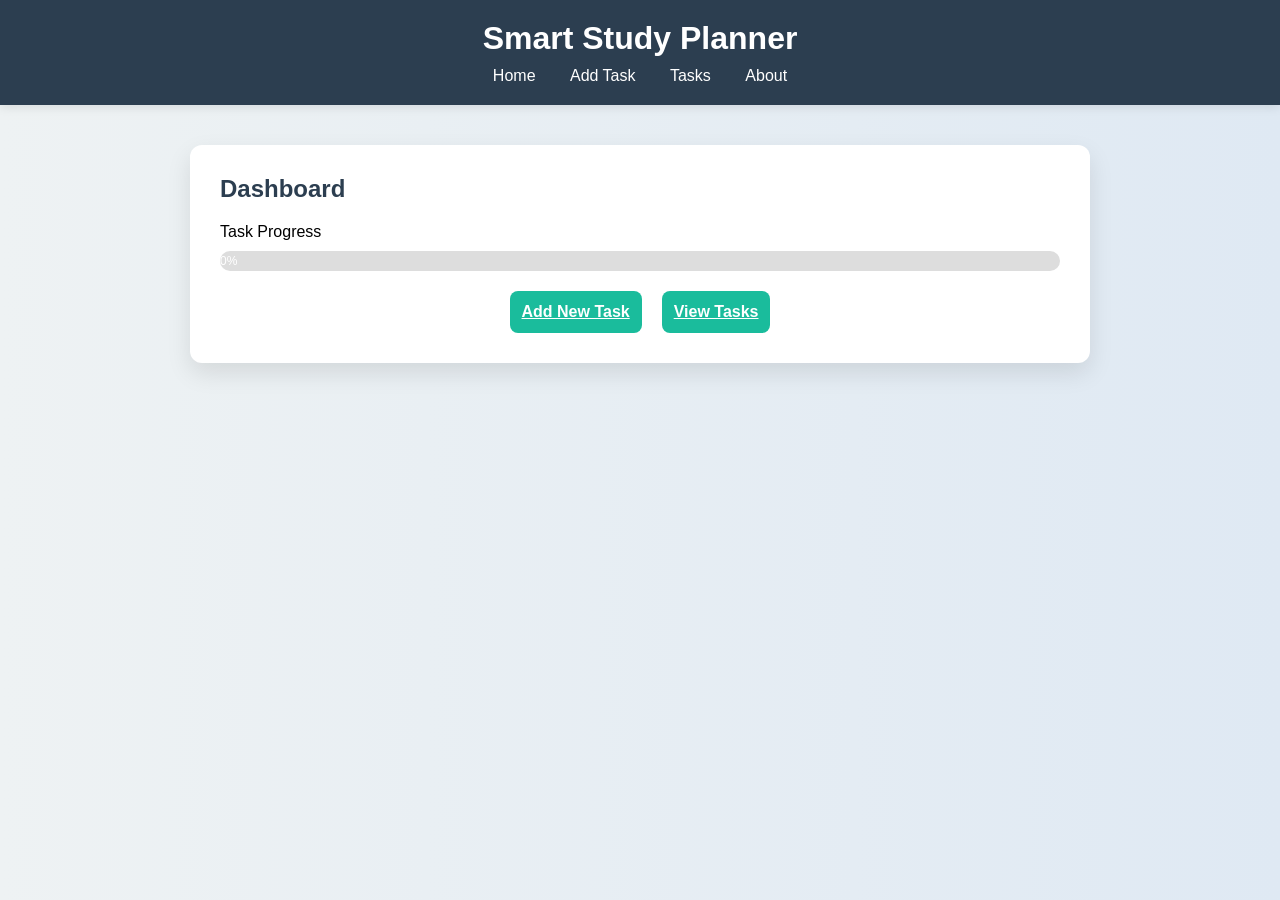
==== index.html @ 89b79e15 "Updated task bar to show percentage" ====
<!DOCTYPE html>
<html lang="en">
<head>
<meta charset="UTF-8">
<title>Smart Study Planner</title>
<link rel="stylesheet" href="style.css">
</head>

<body>

<header>
<h1>Smart Study Planner</h1>

<nav>
<a href="index.html">Home</a>
<a href="add-task.html">Add Task</a>
<a href="tasks.html">Tasks</a>
<a href="about.html">About</a>
</nav>
</header>

<main>

<h2>Dashboard</h2>

<section class="progress-section">
<p>Task Progress</p>
<div class="progress-bar">
<div id="progress">0%</div>
</div>
</section>

<div class="home-buttons">
<a href="add-task.html" class="btn">Add New Task</a>
<a href="tasks.html" class="btn">View Tasks</a>
</div>

</main>

<script src="script.js"></script>

</body>
</html>
---- style.css ----
/*body{
font-family: Arial;
margin:0;
background:#f4f4f4;
}

header{
background:#333;
color:white;
padding:15px;
text-align:center;
}

nav a{
color:white;
margin:10px;
text-decoration:none;
}

main{
padding:20px;
}

form{
max-width:400px;
margin:auto;
display:flex;
flex-direction:column;
}

input, textarea, select{
margin-bottom:10px;
padding:8px;
}

button{
padding:10px;
background:#4CAF50;
color:white;
border:none;
cursor:pointer;
}

.task-card{
background:white;
padding:15px;
margin:10px 0;
border-radius:5px;
}

.completed{
text-decoration:line-through;
opacity:0.6;
}

.progress-bar{
background:#ddd;
height:20px;
width:100%;
}

#progress{
background:green;
height:100%;
width:0%;
}

.btn{
display:inline-block;
padding:10px;
background:#4CAF50;
color:white;
text-decoration:none;
margin:10px;
} */

/* Reset */
*{
margin:0;
padding:0;
box-sizing:border-box;
font-family: 'Segoe UI', Tahoma, Geneva, Verdana, sans-serif;
}

/* Body */
body{
background: linear-gradient(to right, #eef2f3, #dfe9f3);
min-height:100vh;
}

/* Header */
header{
background:#2c3e50;
color:white;
padding:20px;
text-align:center;
box-shadow:0 2px 10px rgba(0,0,0,0.1);
}

/* Navigation */
nav{
margin-top:10px;
}

nav a{
color:white;
margin:0 15px;
text-decoration:none;
font-weight:500;
transition:0.3s;
}

nav a:hover{
color:#1abc9c;
}

/* Main container */
main{
max-width:900px;
margin:40px auto;
background:white;
padding:30px;
border-radius:12px;
box-shadow:0 10px 25px rgba(0,0,0,0.1);
}

/* Headings */
h2{
margin-bottom:20px;
color:#2c3e50;
}

/* Buttons */
button, .btn{
padding:12px;
border:none;
background:#1abc9c;
color:white;
font-weight:600;
border-radius:8px;
cursor:pointer;
transition:0.3s;
text-align:center;
}

button:hover, .btn:hover{
background:#16a085;
transform:translateY(-2px);
}

/* Form */
form{
display:flex;
flex-direction:column;
gap:10px;
}

input, textarea, select{
padding:10px;
border-radius:8px;
border:1px solid #ccc;
outline:none;
}

input:focus, textarea:focus, select:focus{
border-color:#1abc9c;
}

/* Task Cards */
.task-card{
background:#f9f9f9;
padding:15px;
margin-bottom:15px;
border-radius:10px;
box-shadow:0 5px 15px rgba(0,0,0,0.08);
transition:0.3s;
}

.task-card:hover{
transform:scale(1.02);
}

/* Completed Task */
.completed{
opacity:0.6;
text-decoration:line-through;
}

/* Priority Labels */
.priority{
padding:5px 10px;
border-radius:6px;
color:white;
font-size:12px;
display:inline-block;
margin-bottom:10px;
}

.high{ background:#e74c3c; }
.medium{ background:#f39c12; }
.low{ background:#2ecc71; }

/* Task Buttons */
.task-card button{
margin-right:10px;
margin-top:10px;
background:#3498db;
}

.task-card button:hover{
background:#2980b9;
}

/* Progress Bar */
.progress-bar{
background:#ddd;
border-radius:10px;
overflow:hidden;
height:20px;
margin-top:10px;
}

#progress{
background:green;
height:100%;
width:0%;
color:white;
text-align:center;
line-height:20px;
font-size:12px;

/*height:100%;
width:0%;
background:linear-gradient(to right, #1abc9c, #16a085);
transition:0.5s;*/
}

/* Home Buttons */
.home-buttons{
display:flex;
justify-content:center;
gap:20px;
margin-top:20px;
}

/* Responsive */
@media(max-width:600px){
main{
margin:20px;
padding:20px;
}

nav a{
display:block;
margin:10px 0;
}
}

.countdown{
font-weight:bold;
color:#555;
margin-top:5px;
}

.task-card.overdue .countdown{
color:red;
}
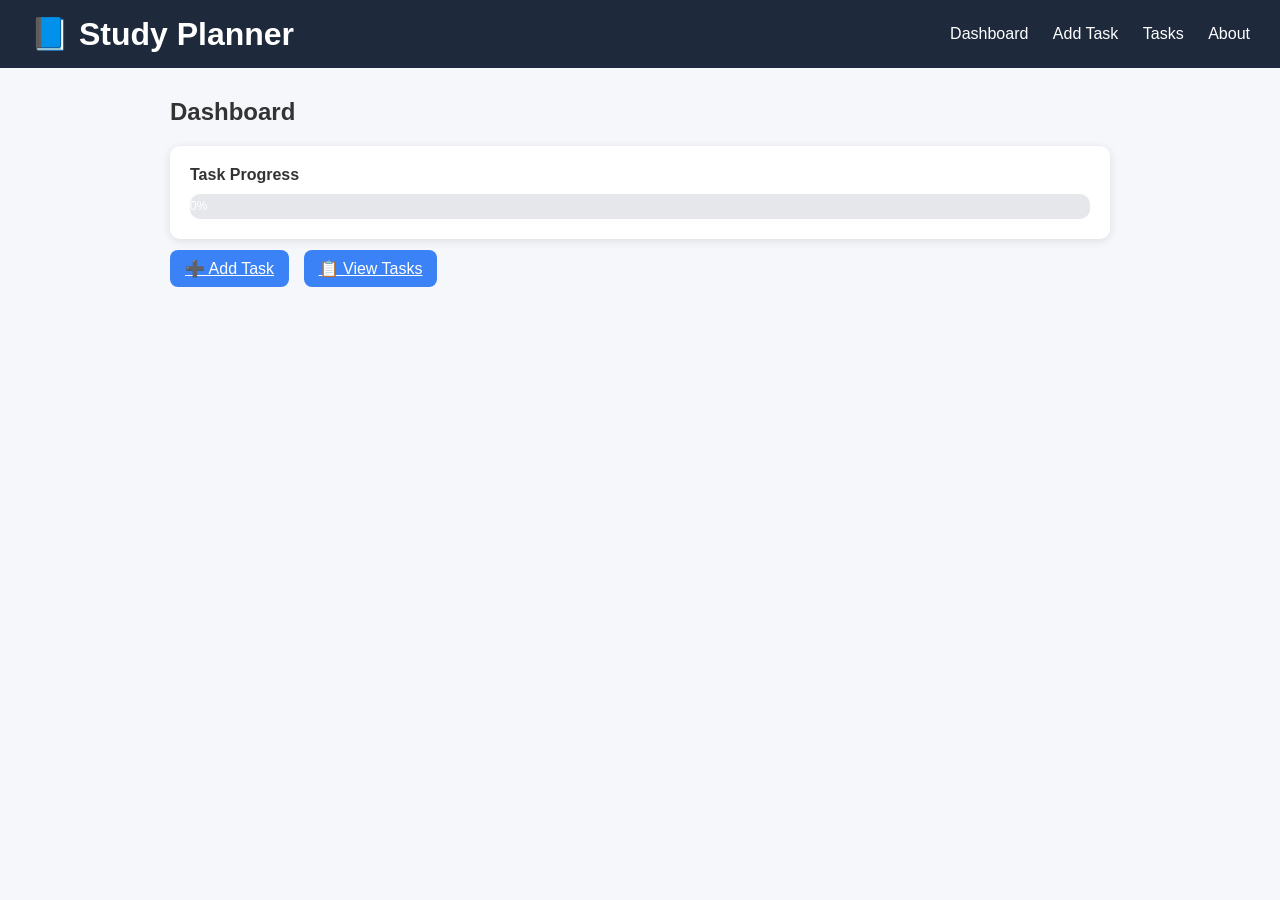
==== commit 6cb32d6d: "Updating the UI for a modern look" ====
--- a/index.html
+++ b/index.html
@@ -8,31 +8,32 @@
 
 <body>
 
-<header>
-<h1>Smart Study Planner</h1>
+<header class="navbar">
+ <h1>📘 Study Planner</h1>
 
-<nav>
-<a href="index.html">Home</a>
-<a href="add-task.html">Add Task</a>
-<a href="tasks.html">Tasks</a>
-<a href="about.html">About</a>
-</nav>
+ <nav>
+   <a href="index.html">Dashboard</a>
+   <a href="add-task.html">Add Task</a>
+   <a href="tasks.html">Tasks</a>
+   <a href="about.html">About</a>
+ </nav>
 </header>
 
-<main>
+<main class="container">
 
 <h2>Dashboard</h2>
 
-<section class="progress-section">
-<p>Task Progress</p>
-<div class="progress-bar">
-<div id="progress">0%</div>
+<div class="card">
+  <p><strong>Task Progress</strong></p>
+
+  <div class="progress-bar">
+    <div id="progress">0%</div>
+  </div>
 </div>
-</section>
 
 <div class="home-buttons">
-<a href="add-task.html" class="btn">Add New Task</a>
-<a href="tasks.html" class="btn">View Tasks</a>
+  <a href="add-task.html" class="btn">➕ Add Task</a>
+  <a href="tasks.html" class="btn">📋 View Tasks</a>
 </div>
 
 </main>
--- a/style.css
+++ b/style.css
@@ -1,267 +1,155 @@
-/*body{
-font-family: Arial;
+*{
 margin:0;
-background:#f4f4f4;
+padding:0;
+box-sizing:border-box;
+font-family: 'Segoe UI', sans-serif;
 }
 
-header{
-background:#333;
-color:white;
-padding:15px;
-text-align:center;
+body{
+background:#f5f7fb;
+color:#333;
 }
 
-nav a{
+/* NAVBAR */
+.navbar{
+display:flex;
+justify-content:space-between;
+align-items:center;
+background:#1e293b;
 color:white;
-margin:10px;
-text-decoration:none;
+padding:15px 30px;
 }
 
-main{
-padding:20px;
+.navbar nav a{
+color:white;
+margin-left:20px;
+text-decoration:none;
+font-weight:500;
 }
 
+.navbar nav a:hover{
+opacity:0.7;
+}
+
+/* CONTAINER */
+.container{
+padding:30px;
+max-width:1000px;
+margin:auto;
+}
+
+/* HEADINGS */
+h2{
+margin-bottom:20px;
+}
+
+/* BUTTONS */
+button, .btn{
+padding:10px 15px;
+border:none;
+border-radius:8px;
+cursor:pointer;
+background:#3b82f6;
+color:white;
+margin-top:10px;
+}
+
+button:hover, .btn:hover{
+opacity:0.9;
+}
+
+/* FORM */
 form{
-max-width:400px;
-margin:auto;
+background:white;
+padding:20px;
+border-radius:10px;
+box-shadow:0 2px 10px rgba(0,0,0,0.1);
 display:flex;
 flex-direction:column;
 }
 
 input, textarea, select{
-margin-bottom:10px;
-padding:8px;
+margin-bottom:15px;
+padding:10px;
+border-radius:6px;
+border:1px solid #ccc;
 }
 
-button{
-padding:10px;
-background:#4CAF50;
-color:white;
-border:none;
-cursor:pointer;
+/* TASK CARDS */
+.task-card{
+background:white;
+padding:20px;
+margin-bottom:15px;
+border-radius:10px;
+box-shadow:0 2px 8px rgba(0,0,0,0.1);
+transition:0.2s;
 }
 
-.task-card{
-background:white;
-padding:15px;
-margin:10px 0;
-border-radius:5px;
+.task-card:hover{
+transform:translateY(-3px);
 }
 
+/* COMPLETED TASK */
 .completed{
 text-decoration:line-through;
 opacity:0.6;
 }
 
-.progress-bar{
-background:#ddd;
-height:20px;
-width:100%;
+/* OVERDUE */
+.overdue{
+border-left:5px solid red;
 }
 
-#progress{
-background:green;
-height:100%;
-width:0%;
+/* PRIORITY COLORS */
+.priority{
+display:inline-block;
+padding:5px 10px;
+border-radius:6px;
+font-size:12px;
+margin-top:5px;
 }
 
-.btn{
-display:inline-block;
-padding:10px;
-background:#4CAF50;
-color:white;
-text-decoration:none;
-margin:10px;
-} */
+.priority.low{ background:#d1fae5; color:#065f46; }
+.priority.medium{ background:#fef3c7; color:#92400e; }
+.priority.high{ background:#fee2e2; color:#991b1b; }
 
-/* Reset */
-*{
-margin:0;
-padding:0;
-box-sizing:border-box;
-font-family: 'Segoe UI', Tahoma, Geneva, Verdana, sans-serif;
+/* COUNTDOWN */
+.countdown{
+font-weight:bold;
+margin-top:5px;
 }
 
-/* Body */
-body{
-background: linear-gradient(to right, #eef2f3, #dfe9f3);
-min-height:100vh;
-}
-
-/* Header */
-header{
-background:#2c3e50;
-color:white;
-padding:20px;
-text-align:center;
-box-shadow:0 2px 10px rgba(0,0,0,0.1);
-}
-
-/* Navigation */
-nav{
-margin-top:10px;
-}
-
-nav a{
-color:white;
-margin:0 15px;
-text-decoration:none;
-font-weight:500;
-transition:0.3s;
-}
-
-nav a:hover{
-color:#1abc9c;
-}
-
-/* Main container */
-main{
-max-width:900px;
-margin:40px auto;
-background:white;
-padding:30px;
-border-radius:12px;
-box-shadow:0 10px 25px rgba(0,0,0,0.1);
-}
-
-/* Headings */
-h2{
-margin-bottom:20px;
-color:#2c3e50;
-}
-
-/* Buttons */
-button, .btn{
-padding:12px;
-border:none;
-background:#1abc9c;
-color:white;
-font-weight:600;
-border-radius:8px;
-cursor:pointer;
-transition:0.3s;
-text-align:center;
-}
-
-button:hover, .btn:hover{
-background:#16a085;
-transform:translateY(-2px);
-}
-
-/* Form */
-form{
-display:flex;
-flex-direction:column;
-gap:10px;
-}
-
-input, textarea, select{
-padding:10px;
-border-radius:8px;
-border:1px solid #ccc;
-outline:none;
-}
-
-input:focus, textarea:focus, select:focus{
-border-color:#1abc9c;
-}
-
-/* Task Cards */
-.task-card{
-background:#f9f9f9;
-padding:15px;
-margin-bottom:15px;
-border-radius:10px;
-box-shadow:0 5px 15px rgba(0,0,0,0.08);
-transition:0.3s;
-}
-
-.task-card:hover{
-transform:scale(1.02);
-}
-
-/* Completed Task */
-.completed{
-opacity:0.6;
-text-decoration:line-through;
-}
-
-/* Priority Labels */
-.priority{
-padding:5px 10px;
-border-radius:6px;
-color:white;
-font-size:12px;
-display:inline-block;
-margin-bottom:10px;
-}
-
-.high{ background:#e74c3c; }
-.medium{ background:#f39c12; }
-.low{ background:#2ecc71; }
-
-/* Task Buttons */
-.task-card button{
-margin-right:10px;
-margin-top:10px;
-background:#3498db;
-}
-
-.task-card button:hover{
-background:#2980b9;
-}
-
-/* Progress Bar */
+/* PROGRESS BAR */
 .progress-bar{
-background:#ddd;
+background:#e5e7eb;
+height:25px;
 border-radius:10px;
 overflow:hidden;
-height:20px;
 margin-top:10px;
 }
 
 #progress{
-background:green;
+background:#3b82f6;
 height:100%;
 width:0%;
 color:white;
 text-align:center;
-line-height:20px;
+line-height:25px;
 font-size:12px;
-
-/*height:100%;
-width:0%;
-background:linear-gradient(to right, #1abc9c, #16a085);
-transition:0.5s;*/
 }
 
-/* Home Buttons */
+/* DASHBOARD BUTTONS */
 .home-buttons{
-display:flex;
-justify-content:center;
-gap:20px;
 margin-top:20px;
 }
 
-/* Responsive */
-@media(max-width:600px){
-main{
-margin:20px;
-padding:20px;
+.home-buttons a{
+margin-right:10px;
 }
 
-nav a{
-display:block;
-margin:10px 0;
-}
-}
-
-.countdown{
-font-weight:bold;
-color:#555;
-margin-top:5px;
-}
-
-.task-card.overdue .countdown{
-color:red;
+.card{
+background:white;
+padding:20px;
+border-radius:10px;
+box-shadow:0 2px 10px rgba(0,0,0,0.1);
 }
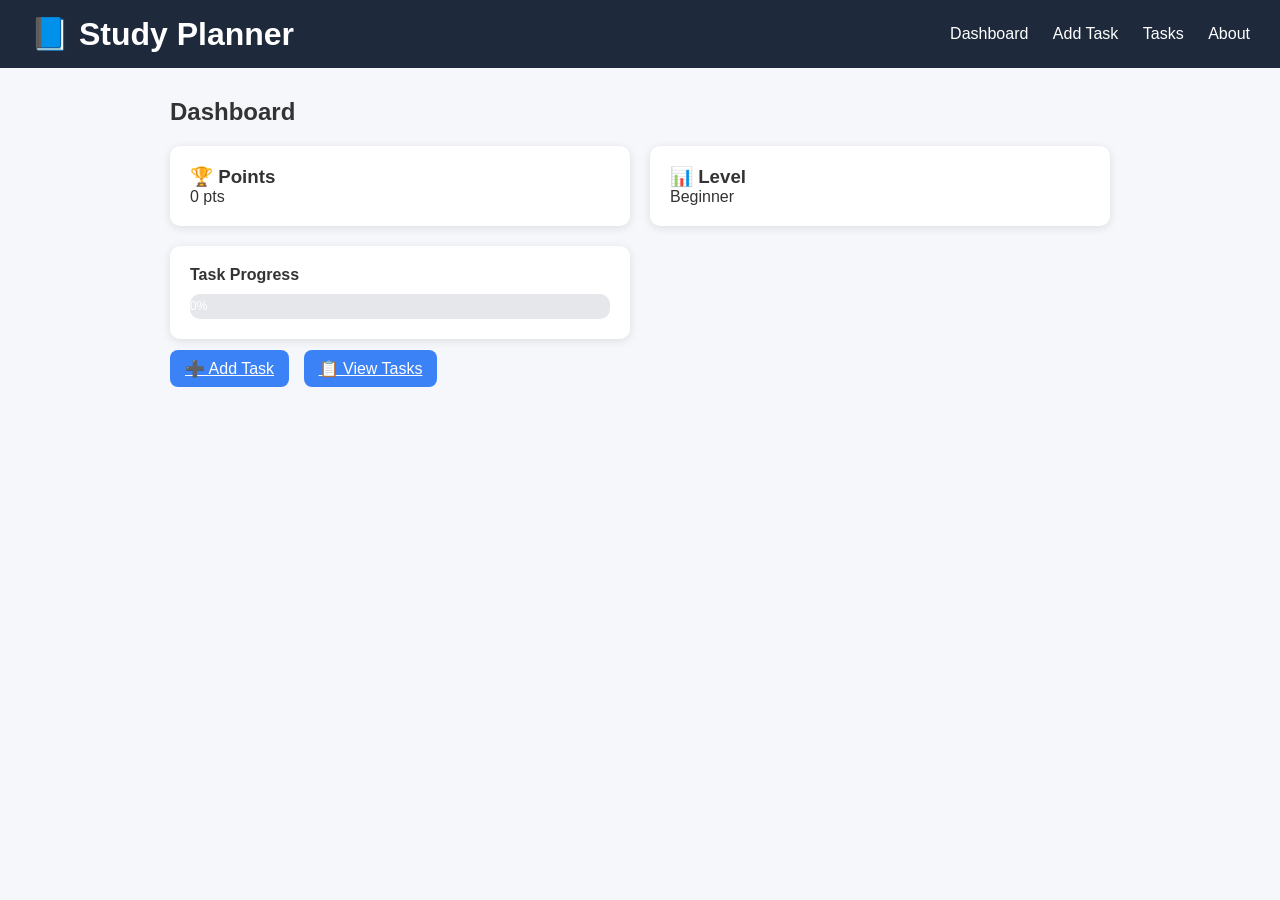
==== commit f9d5ce72: "Added game-like features for fun" ====
--- a/index.html
+++ b/index.html
@@ -23,11 +23,26 @@
 
 <h2>Dashboard</h2>
 
-<div class="card">
-  <p><strong>Task Progress</strong></p>
+<div class="dashboard-grid">
 
-  <div class="progress-bar">
-    <div id="progress">0%</div>
+  <div class="card">
+    <h3>🏆 Points</h3>
+    <p id="points">0 pts</p>
+  </div>
+
+  <div class="card">
+    <h3>📊 Level</h3>
+    <p id="level">Beginner</p>
+  </div>
+
+
+  <div class="card">
+   <p><strong>Task Progress</strong></p>
+
+   <div class="progress-bar">
+     <div id="progress">0%</div>
+   </div>
+   
   </div>
 </div>
 
--- a/style.css
+++ b/style.css
@@ -152,4 +152,11 @@
 padding:20px;
 border-radius:10px;
 box-shadow:0 2px 10px rgba(0,0,0,0.1);
+}
+
+.dashboard-grid{
+display:grid;
+grid-template-columns:1fr 1fr;
+gap:20px;
+margin-bottom:20px;
 }
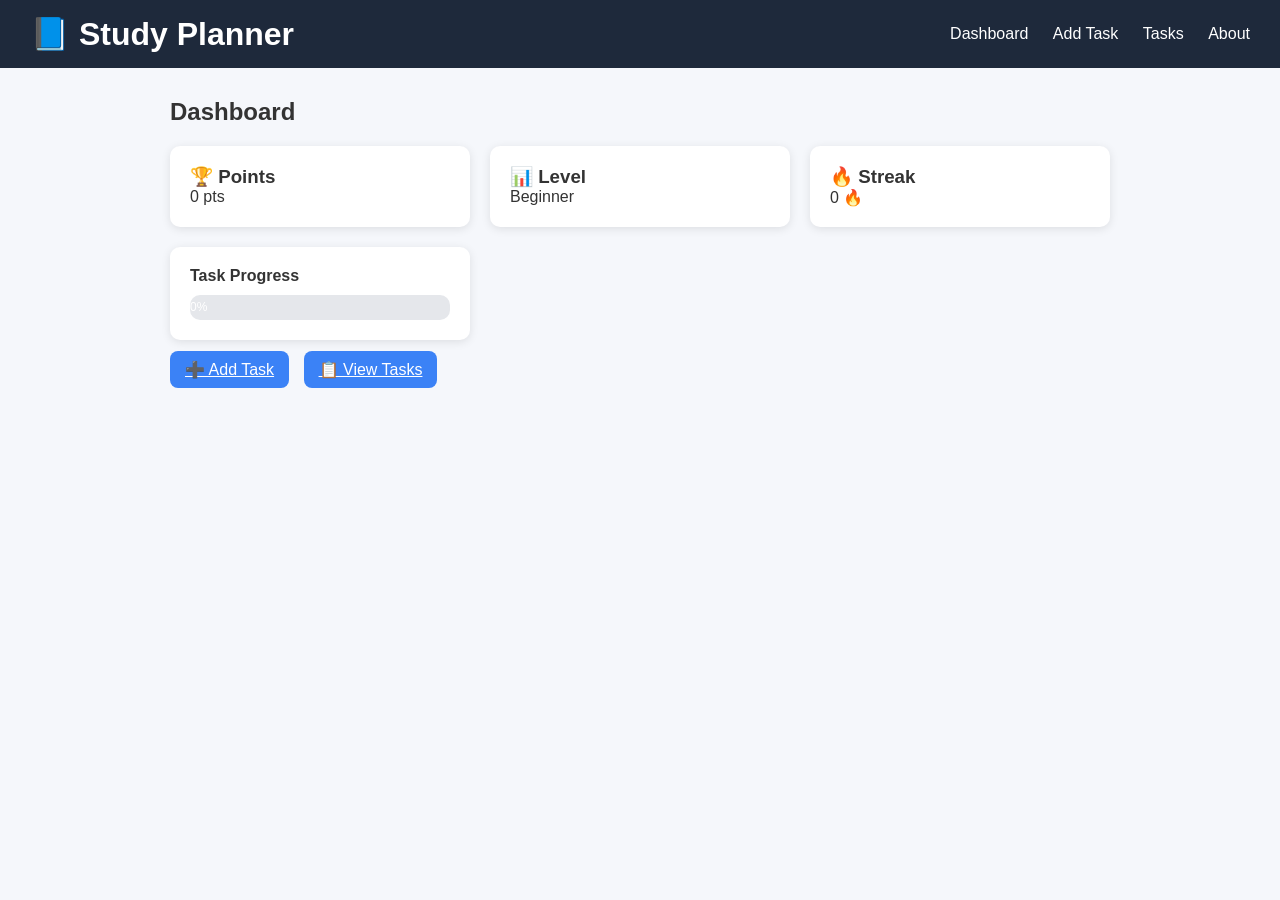
==== commit c7947ec1: "Adding streak card" ====
--- a/index.html
+++ b/index.html
@@ -35,6 +35,11 @@
     <p id="level">Beginner</p>
   </div>
 
+  <div class="card">
+    <h3>🔥 Streak</h3>
+    <p id="streak">0</p>
+  </div>
+
 
   <div class="card">
    <p><strong>Task Progress</strong></p>
--- a/style.css
+++ b/style.css
@@ -156,7 +156,38 @@
 
 .dashboard-grid{
 display:grid;
-grid-template-columns:1fr 1fr;
+grid-template-columns:1fr 1fr 1fr;
 gap:20px;
 margin-bottom:20px;
+}
+
+.confetti{
+position: fixed;
+top: -10px;
+width: 10px;
+height: 10px;
+background-color: red;
+opacity: 0.8;
+animation: fall linear forwards;
+z-index: 9999;
+}
+
+/* random colors */
+.confetti:nth-child(odd){
+background-color: #3b82f6;
+}
+
+.confetti:nth-child(even){
+background-color: #10b981;
+}
+
+.confetti:nth-child(3n){
+background-color: #f59e0b;
+}
+
+@keyframes fall{
+to{
+transform: translateY(100vh) rotate(360deg);
+opacity: 0;
+}
 }
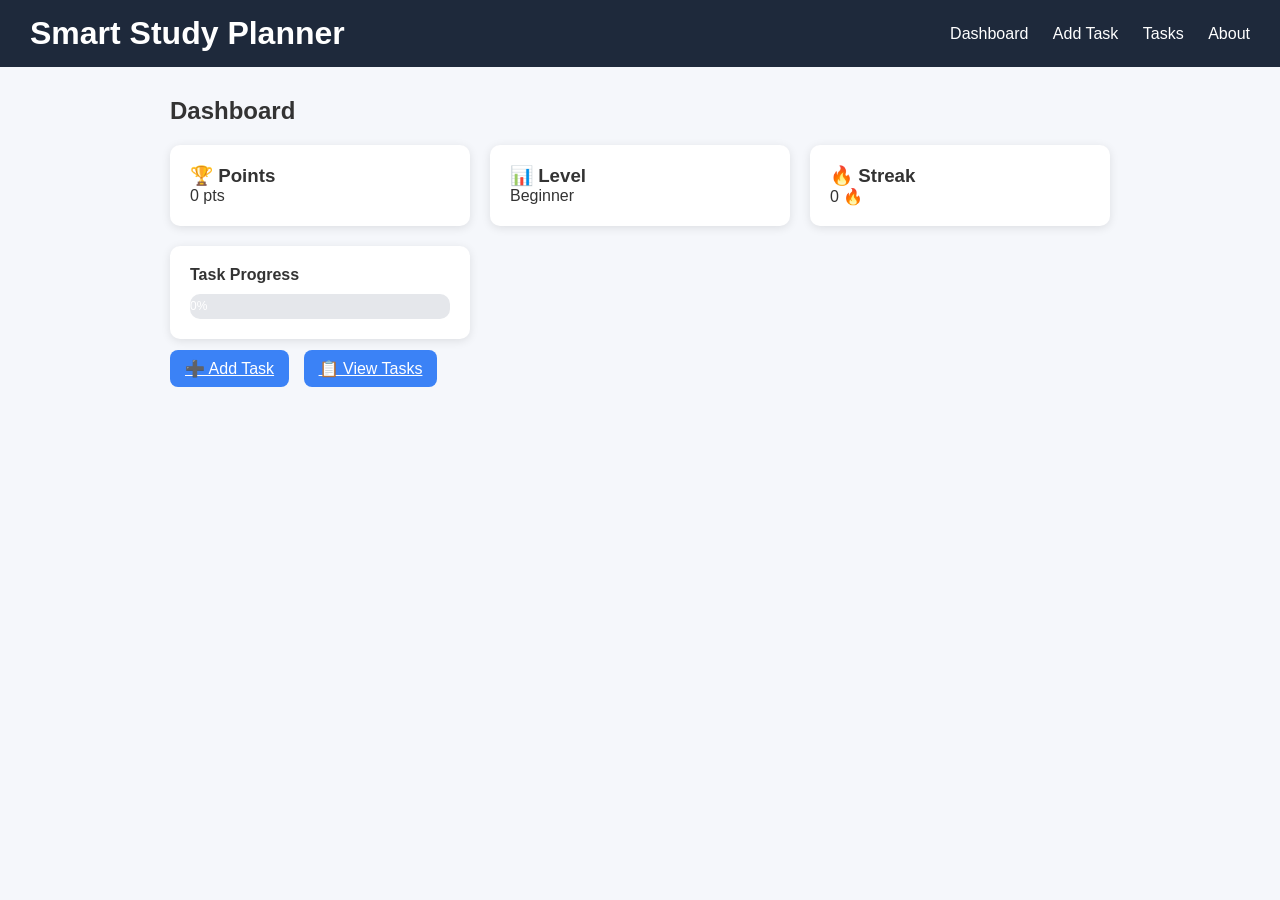
==== commit beebded0: "Edits" ====
--- a/index.html
+++ b/index.html
@@ -9,7 +9,7 @@
 <body>
 
 <header class="navbar">
- <h1>📘 Study Planner</h1>
+ <h1>Smart Study Planner</h1>
 
  <nav>
    <a href="index.html">Dashboard</a>
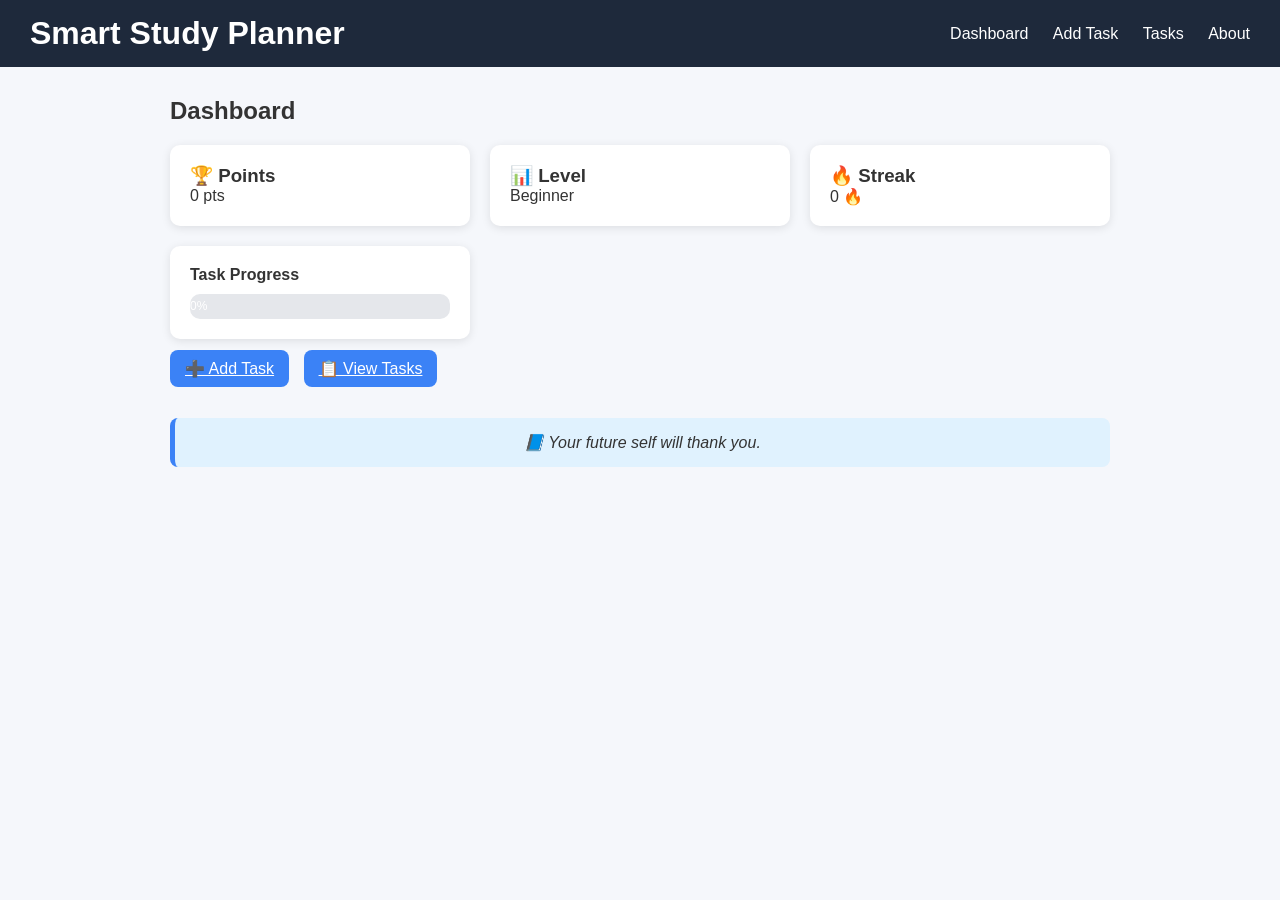
==== commit ef07785e: "Adding inspirational quotes" ====
--- a/index.html
+++ b/index.html
@@ -56,6 +56,10 @@
   <a href="tasks.html" class="btn">📋 View Tasks</a>
 </div>
 
+<div class="quote-box">
+  <p id="quote">Stay motivated...</p>
+</div>
+
 </main>
 
 <script src="script.js"></script>
--- a/style.css
+++ b/style.css
@@ -190,4 +190,18 @@
 transform: translateY(100vh) rotate(360deg);
 opacity: 0;
 }
+}
+
+.quote-box{
+margin-top:40px;
+padding:15px;
+background:#e0f2fe;
+border-left:5px solid #3b82f6;
+border-radius:8px;
+text-align:center;
+font-style:italic;
+}
+
+.quote-box p{
+margin:0;
 }
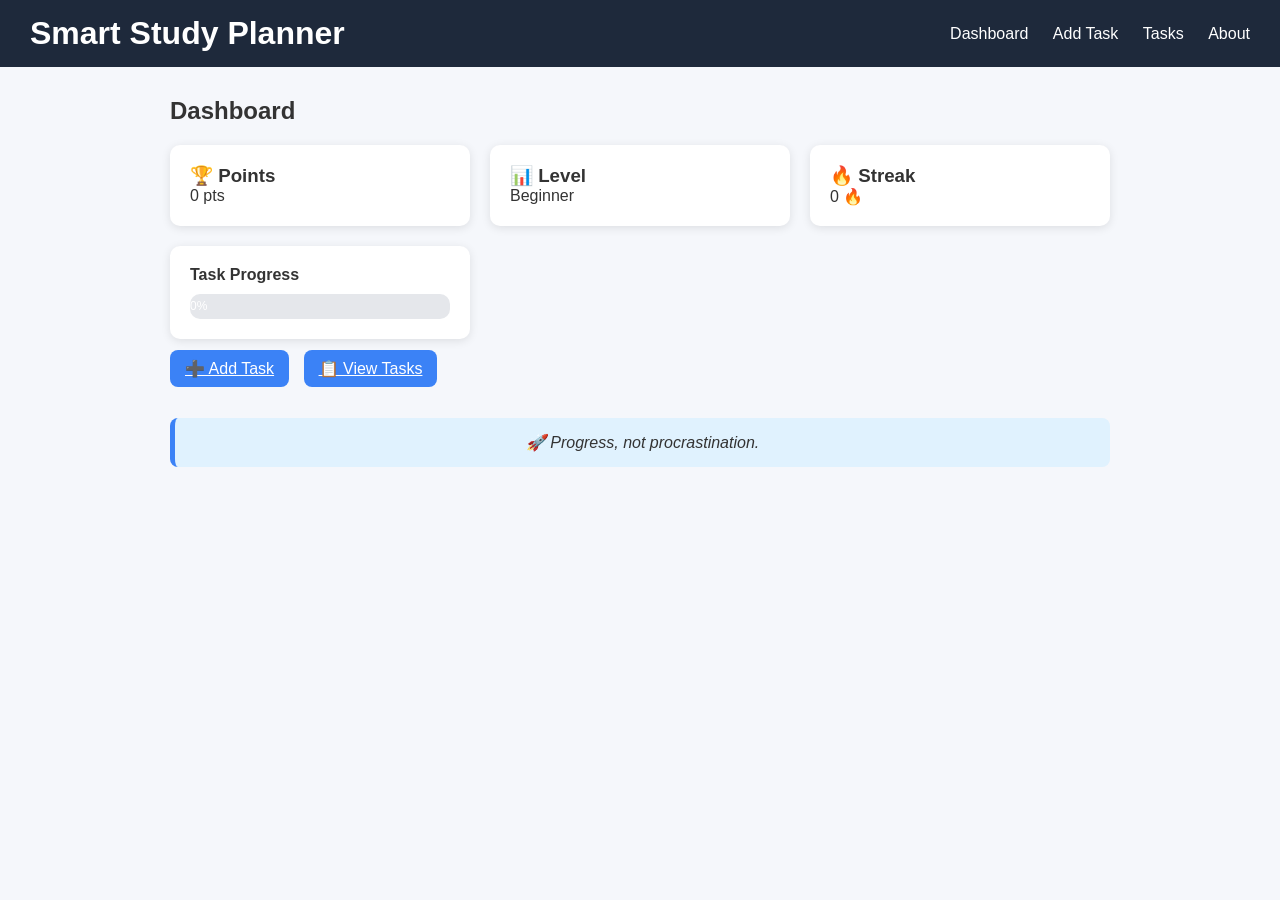
==== commit 4a299a75: "bug fix" ====
--- a/index.html
+++ b/index.html
@@ -48,6 +48,7 @@
      <div id="progress">0%</div>
    </div>
    
+    <div class="task-content"></div>
   </div>
 </div>
 
--- a/style.css
+++ b/style.css
@@ -52,10 +52,12 @@
 background:#3b82f6;
 color:white;
 margin-top:10px;
+transition: all 0.2s ease;
 }
 
 button:hover, .btn:hover{
 opacity:0.9;
+transform: scale(1.05);
 }
 
 /* FORM */
@@ -82,7 +84,34 @@
 margin-bottom:15px;
 border-radius:10px;
 box-shadow:0 2px 8px rgba(0,0,0,0.1);
-transition:0.2s;
+opacity:0;
+transform:translateY(20px);
+transition: all 0.4s ease;
+/*transition:0.2s;
+opacity:0;
+transform:translateY(20px);
+animation: slideUp 0.5s ease forwards;*/
+}
+
+.task-card.show{
+opacity:1;
+transform:translateY(0);
+}
+
+@keyframes slideUp{
+    from{
+        opacity:0;
+        transform:translate(20px)
+    }
+     to{
+       opacity:1;
+       transform:translateY(0);
+}
+}
+
+.task-card button{
+margin-right:5px;
+margin-top:10px;
 }
 
 .task-card:hover{
@@ -91,13 +120,32 @@
 
 /* COMPLETED TASK */
 .completed{
-text-decoration:line-through;
-opacity:0.6;
+opacity:0.5;
+}
+
+.completed .task-content{
+text-decoration: line-through;
 }
 
 /* OVERDUE */
 .overdue{
 border-left:5px solid red;
+padding-left: 10px;
+}
+
+.task-card.overdue{
+position:relative;
+}
+
+.task-card.overdue::before{
+content:"";
+position:absolute;
+left:0;
+top:0;
+height:100%;
+width:5px;
+background:red;
+border-radius:10px 0 0 10px;
 }
 
 /* PRIORITY COLORS */
@@ -136,6 +184,8 @@
 text-align:center;
 line-height:25px;
 font-size:12px;
+/* animation */
+transition: width 0.6s ease;
 }
 
 /* DASHBOARD BUTTONS */
@@ -172,6 +222,13 @@
 z-index: 9999;
 }
 
+@keyframes fall{
+to{
+transform: translateY(100vh) rotate(720deg);
+opacity: 0;
+}
+}
+
 /* random colors */
 .confetti:nth-child(odd){
 background-color: #3b82f6;
@@ -192,6 +249,7 @@
 }
 }
 
+/*QUOTES*/
 .quote-box{
 margin-top:40px;
 padding:15px;
@@ -204,4 +262,31 @@
 
 .quote-box p{
 margin:0;
-}+}
+
+/*QUOTE ANIMATIONS */
+.quote-box{
+margin-top:40px;
+padding:15px;
+background:#e0f2fe;
+border-left:5px solid #3b82f6;
+border-radius:8px;
+text-align:center;
+font-style:italic;
+
+/* animation */
+opacity:0;
+animation: fadeIn 1.5s ease forwards;
+}
+
+@keyframes fadeIn{
+from{
+opacity:0;
+transform:translateY(10px);
+}
+to{
+opacity:1;
+transform:translateY(0);
+}
+}
+
